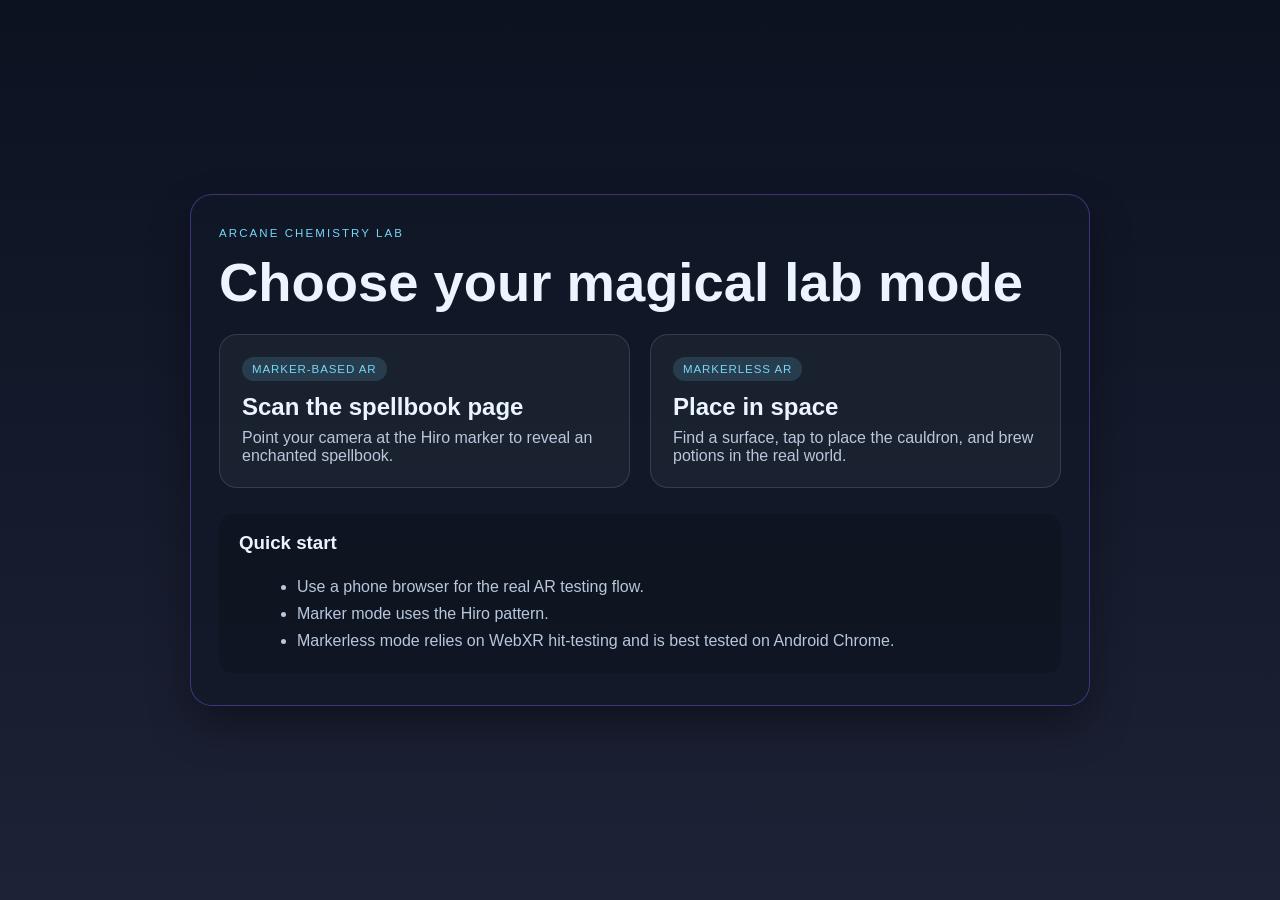
==== index.html @ 11532952 "Basic system implementation" ====
<!DOCTYPE html>
<html lang="en">
  <head>
    <meta charset="UTF-8" />
    <meta name="viewport" content="width=device-width, initial-scale=1.0" />
    <title>Arcane Chemistry</title>
    <link rel="stylesheet" href="css/style.css" />
  </head>
  <body class="landing-page">
    <main class="landing-shell">
      <header class="landing-header">
        <p class="eyebrow">Arcane Chemistry Lab</p>
        <h1>Choose your magical lab mode</h1>
      </header>

      <section class="mode-grid">
        <a class="mode-card" href="marker.html">
          <span class="mode-tag">Marker-based AR</span>
          <h2>Scan the spellbook page</h2>
          <p>Point your camera at the Hiro marker to reveal an enchanted spellbook.</p>
        </a>

        <a class="mode-card" href="markerless.html">
          <span class="mode-tag">Markerless AR</span>
          <h2>Place in space</h2>
          <p>Find a surface, tap to place the cauldron, and brew potions in the real world.</p>
        </a>
      </section>

      <section class="info-panel">
        <h3>Quick start</h3>
        <ul>
          <li>Use a phone browser for the real AR testing flow.</li>
          <li>Marker mode uses the Hiro pattern.</li>
          <li>Markerless mode relies on WebXR hit-testing and is best tested on Android Chrome.</li>
        </ul>
      </section>
    </main>
  </body>
</html>
---- css/style.css ----
:root {
  --bg-deep: #0b1220;
  --bg-mid: #1d2236;
  --panel: rgba(13, 19, 32, 0.7);
  --panel-strong: rgba(18, 24, 39, 0.8);
  --purple: #8b5cf6;
  --cyan: #77d5f8;
  --gold: #f4d35e;
  --text: #ebf4ff;
  --muted: #b8c7dc;
  --danger: #ff6b6b;
  --success: #7ef0c5;
}

* {
  box-sizing: border-box;
}

html, body {
  margin: 0;
  width: 100%;
  height: 100%;
  font-family: Arial, Helvetica, sans-serif;
  background: linear-gradient(180deg, var(--bg-deep), var(--bg-mid));
  color: var(--text);
}

body {
  overflow: hidden;
}

body.landing-page {
  display: grid;
  place-items: center;
  padding: 24px;
}

.landing-shell {
  width: min(900px, 100%);
  background: rgba(17, 24, 39, 0.75);
  border: 1px solid rgba(139, 92, 246, 0.4);
  border-radius: 22px;
  box-shadow: 0 20px 40px rgba(0, 0, 0, 0.35);
  padding: 32px 28px;
}

.eyebrow {
  margin: 0 0 12px;
  letter-spacing: 0.18em;
  text-transform: uppercase;
  font-size: 0.72rem;
  color: var(--cyan);
}

h1, h2, h3, p {
  margin-top: 0;
}

h1 {
  font-size: clamp(2rem, 5vw, 3.4rem);
  margin-bottom: 20px;
}

.mode-grid {
  display: grid;
  grid-template-columns: repeat(auto-fit, minmax(240px, 1fr));
  gap: 20px;
}

.mode-card {
  display: block;
  text-decoration: none;
  background: rgba(255, 255, 255, 0.04);
  border: 1px solid rgba(255, 255, 255, 0.12);
  border-radius: 18px;
  padding: 22px;
  color: var(--text);
  transition: transform 0.2s ease, border-color 0.2s ease;
}

.mode-card:hover {
  transform: translateY(-2px);
  border-color: rgba(119, 213, 248, 0.8);
}

.mode-tag {
  display: inline-block;
  margin-bottom: 12px;
  padding: 6px 10px;
  border-radius: 999px;
  background: rgba(119, 213, 248, 0.15);
  color: var(--cyan);
  font-size: 0.72rem;
  letter-spacing: 0.08em;
  text-transform: uppercase;
}

.mode-card h2 {
  margin-bottom: 8px;
}

.mode-card p {
  color: var(--muted);
  margin-bottom: 0;
}

.info-panel {
  margin-top: 26px;
  background: rgba(0, 0, 0, 0.18);
  border-radius: 14px;
  padding: 18px 20px;
}

.info-panel ul {
  color: var(--muted);
  margin: 14px 0 0 18px;
  line-height: 1.7;
}

.ar-page {
  position: relative;
  width: 100%;
  height: 100%;
  overflow: hidden;
}

#scene,
.a-scene {
  position: absolute !important;
  inset: 0;
  width: 100% !important;
  height: 100% !important;
}

.hud {
  position: absolute;
  top: 16px;
  left: 16px;
  z-index: 20;
  display: flex;
  align-items: flex-start;
  gap: 12px;
}

.hud-panel {
  background: var(--panel-strong);
  border: 1px solid rgba(255, 255, 255, 0.12);
  border-radius: 12px;
  padding: 10px 12px;
  display: flex;
  flex-direction: column;
  min-width: 180px;
  backdrop-filter: blur(8px);
}

.hud-panel.small {
  min-width: 210px;
}

.hud-panel strong {
  font-size: 0.78rem;
  letter-spacing: 0.08em;
  text-transform: uppercase;
  color: var(--gold);
}

.hud-panel span {
  font-size: 0.82rem;
  color: var(--text);
  margin-top: 3px;
  line-height: 1.4;
}

.ghost-button {
  border: 1px solid rgba(255, 255, 255, 0.2);
  background: rgba(0, 0, 0, 0.2);
  color: var(--text);
  border-radius: 12px;
  padding: 10px 14px;
  font-weight: 700;
  cursor: pointer;
}

.ingredient-ui {
  position: absolute;
  right: 16px;
  bottom: 16px;
  z-index: 20;
  width: min(360px, calc(100vw - 24px));
  padding: 14px;
  border-radius: 16px;
  border: 1px solid rgba(255, 255, 255, 0.12);
  background: rgba(12, 16, 24, 0.7);
  backdrop-filter: blur(8px);
}

.ingredient-header {
  font-size: 0.8rem;
  letter-spacing: 0.12em;
  text-transform: uppercase;
  color: var(--gold);
  margin-bottom: 12px;
}

.ingredient-grid {
  display: grid;
  grid-template-columns: repeat(2, minmax(110px, 1fr));
  gap: 10px;
}

.ingredient-btn {
  border: 1px solid rgba(255, 255, 255, 0.2);
  background: rgba(255, 255, 255, 0.04);
  color: var(--text);
  border-radius: 10px;
  padding: 12px 8px;
  font-weight: 600;
  cursor: pointer;
  transition: all 0.2s ease;
}

.ingredient-btn:hover,
.ingredient-btn.selected {
  border-color: rgba(119, 213, 248, 0.9);
  background: rgba(119, 213, 248, 0.15);
  transform: translateY(-1px);
}

.ingredient-btn:disabled {
  opacity: 0.45;
  cursor: not-allowed;
}

@media (max-width: 640px) {
  .landing-shell {
    padding: 24px 16px;
  }

  .hud {
    top: 10px;
    left: 10px;
    right: 10px;
    justify-content: space-between;
  }

  .hud-panel {
    min-width: 0;
    flex: 1;
  }

  .ingredient-ui {
    left: 10px;
    right: 10px;
    bottom: 10px;
    width: auto;
  }
}
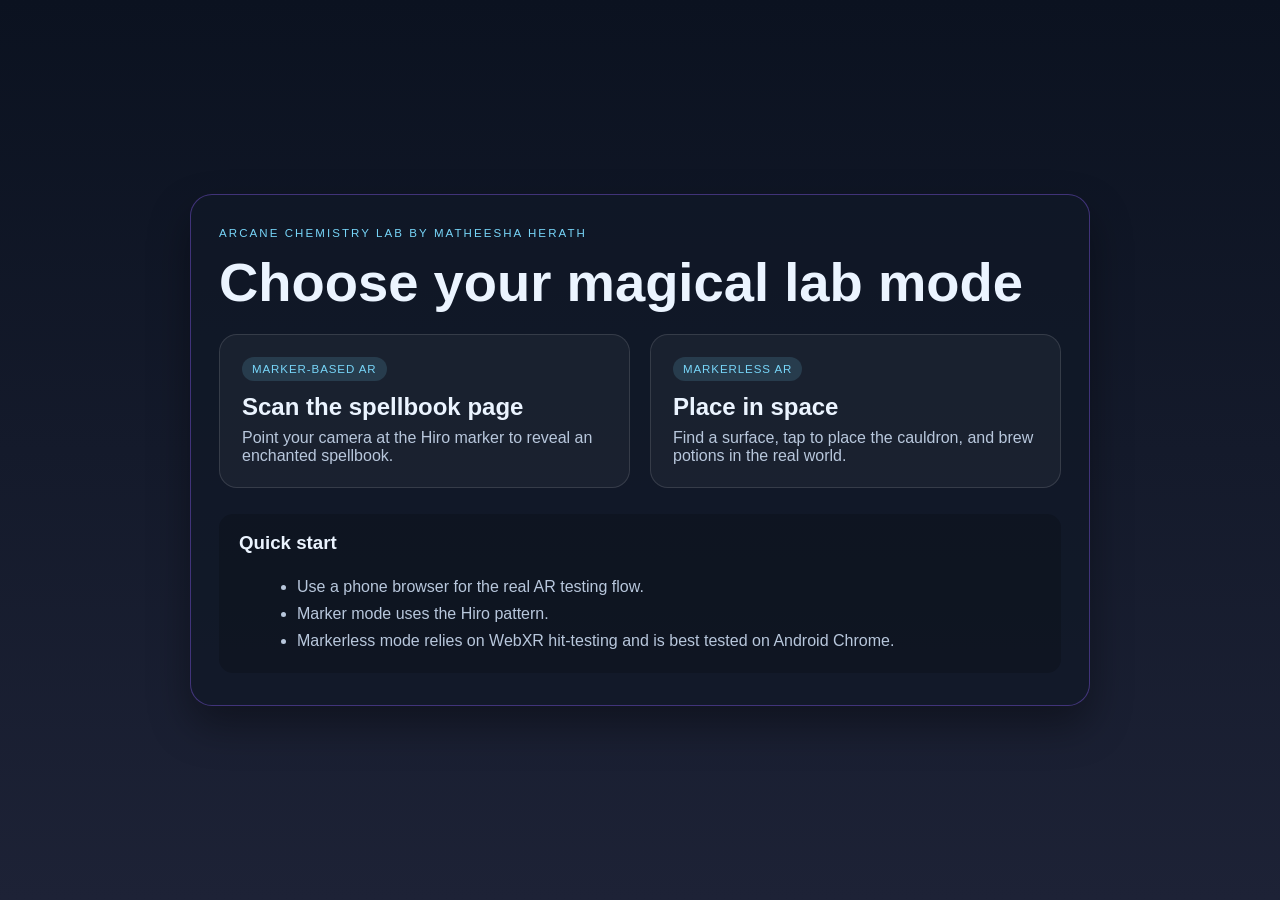
==== commit df302ff3: "Title change" ====
--- a/index.html
+++ b/index.html
@@ -9,7 +9,7 @@
   <body class="landing-page">
     <main class="landing-shell">
       <header class="landing-header">
-        <p class="eyebrow">Arcane Chemistry Lab</p>
+        <p class="eyebrow">Arcane Chemistry Lab by Matheesha Herath</p>
         <h1>Choose your magical lab mode</h1>
       </header>
 
--- a/css/style.css
+++ b/css/style.css
@@ -130,13 +130,14 @@
   inset: 0;
   width: 100% !important;
   height: 100% !important;
+  z-index: 1;
 }
 
 .hud {
   position: absolute;
   top: 16px;
   left: 16px;
-  z-index: 20;
+  z-index: 50;
   display: flex;
   align-items: flex-start;
   gap: 12px;
@@ -179,6 +180,8 @@
   padding: 10px 14px;
   font-weight: 700;
   cursor: pointer;
+  position: relative;
+  z-index: 60;
 }
 
 .ingredient-ui {
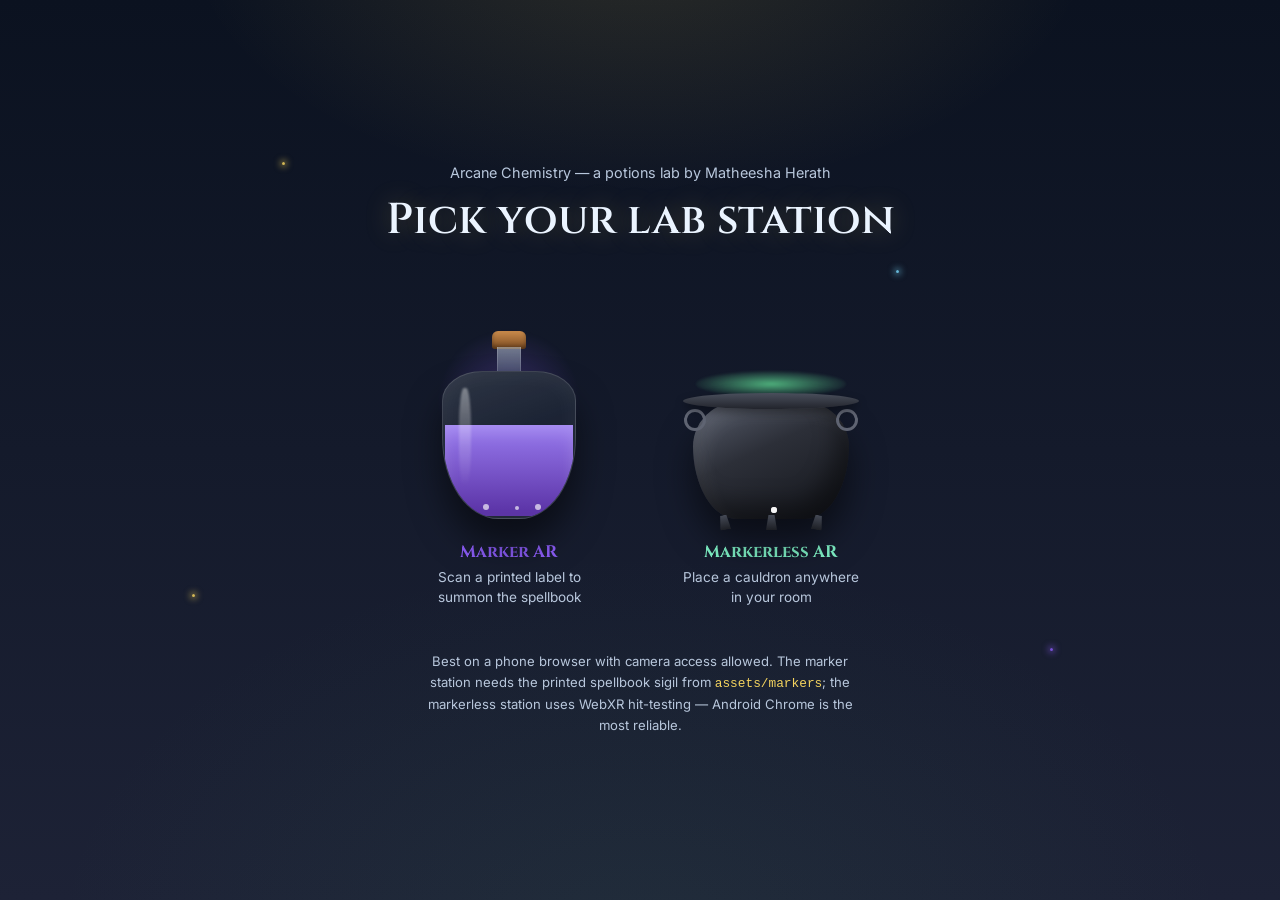
==== commit acff461c: "home page enhancement" ====
--- a/index.html
+++ b/index.html
@@ -3,38 +3,71 @@
   <head>
     <meta charset="UTF-8" />
     <meta name="viewport" content="width=device-width, initial-scale=1.0" />
-    <title>Arcane Chemistry</title>
+    <meta name="theme-color" content="#0b1220" />
+    <title>Arcane Chemistry — Potions Lab</title>
+    <link rel="preconnect" href="https://fonts.googleapis.com" />
+    <link rel="preconnect" href="https://fonts.gstatic.com" crossorigin />
+    <link
+      href="https://fonts.googleapis.com/css2?family=Cinzel:wght@500;600;700&family=Inter:wght@400;500;600&display=swap"
+      rel="stylesheet"
+    />
     <link rel="stylesheet" href="css/style.css" />
   </head>
   <body class="landing-page">
-    <main class="landing-shell">
-      <header class="landing-header">
-        <p class="eyebrow">Arcane Chemistry Lab by Matheesha Herath</p>
-        <h1>Choose your magical lab mode</h1>
-      </header>
+    <div class="dust" aria-hidden="true">
+      <span></span>
+      <span></span>
+      <span></span>
+      <span></span>
+    </div>
 
-      <section class="mode-grid">
-        <a class="mode-card" href="marker.html">
-          <span class="mode-tag">Marker-based AR</span>
-          <h2>Scan the spellbook page</h2>
-          <p>Point your camera at the Hiro marker to reveal an enchanted spellbook.</p>
+    <main class="workbench">
+      <p class="bench-tagline">Arcane Chemistry — a potions lab by Matheesha Herath</p>
+      <h1 class="bench-title">Pick your lab station</h1>
+
+      <div class="vessels">
+        <a class="vessel vessel--bottle" href="marker.html">
+          <span class="vessel-glow" aria-hidden="true"></span>
+          <span class="bottle-cork" aria-hidden="true"></span>
+          <span class="bottle-neck" aria-hidden="true"></span>
+          <span class="bottle-body" aria-hidden="true">
+            <span class="bottle-liquid">
+              <span class="bubble"></span>
+              <span class="bubble"></span>
+              <span class="bubble"></span>
+            </span>
+          </span>
+          <span class="vessel-tag">
+            <strong>Marker AR</strong>
+            Scan a printed label to summon the spellbook
+          </span>
         </a>
 
-        <a class="mode-card" href="markerless.html">
-          <span class="mode-tag">Markerless AR</span>
-          <h2>Place in space</h2>
-          <p>Find a surface, tap to place the cauldron, and brew potions in the real world.</p>
+        <a class="vessel vessel--cauldron" href="markerless.html">
+          <span class="steam" aria-hidden="true"></span>
+          <span class="steam" aria-hidden="true"></span>
+          <span class="cauldron-glow" aria-hidden="true"></span>
+          <span class="cauldron-rim" aria-hidden="true"></span>
+          <span class="cauldron-body" aria-hidden="true">
+            <span class="cauldron-leg cauldron-leg--left"></span>
+            <span class="cauldron-leg cauldron-leg--center"></span>
+            <span class="cauldron-leg cauldron-leg--right"></span>
+            <span class="bubble"></span>
+            <span class="bubble"></span>
+            <span class="bubble"></span>
+          </span>
+          <span class="vessel-tag">
+            <strong>Markerless AR</strong>
+            Place a cauldron anywhere in your room
+          </span>
         </a>
-      </section>
+      </div>
 
-      <section class="info-panel">
-        <h3>Quick start</h3>
-        <ul>
-          <li>Use a phone browser for the real AR testing flow.</li>
-          <li>Marker mode uses the Hiro pattern.</li>
-          <li>Markerless mode relies on WebXR hit-testing and is best tested on Android Chrome.</li>
-        </ul>
-      </section>
+      <p class="bench-note">
+        Best on a phone browser with camera access allowed. The marker station needs the printed spellbook sigil
+        from <code>assets/markers</code>; the markerless station uses WebXR hit-testing — Android Chrome is the
+        most reliable.
+      </p>
     </main>
   </body>
-</html>
+</html>
--- a/css/style.css
+++ b/css/style.css
@@ -16,6 +16,10 @@
   box-sizing: border-box;
 }
 
+h1, h2, h3, p {
+  margin-top: 0;
+}
+
 html, body {
   margin: 0;
   width: 100%;
@@ -32,89 +36,358 @@
 body.landing-page {
   display: grid;
   place-items: center;
-  padding: 24px;
-}
-
-.landing-shell {
-  width: min(900px, 100%);
-  background: rgba(17, 24, 39, 0.75);
-  border: 1px solid rgba(139, 92, 246, 0.4);
-  border-radius: 22px;
-  box-shadow: 0 20px 40px rgba(0, 0, 0, 0.35);
-  padding: 32px 28px;
-}
-
-.eyebrow {
-  margin: 0 0 12px;
-  letter-spacing: 0.18em;
-  text-transform: uppercase;
-  font-size: 0.72rem;
-  color: var(--cyan);
-}
-
-h1, h2, h3, p {
-  margin-top: 0;
-}
-
-h1 {
-  font-size: clamp(2rem, 5vw, 3.4rem);
-  margin-bottom: 20px;
-}
-
-.mode-grid {
-  display: grid;
-  grid-template-columns: repeat(auto-fit, minmax(240px, 1fr));
-  gap: 20px;
-}
-
-.mode-card {
+  padding: 56px 20px;
+  min-height: 100%;
+  overflow-y: auto;
+  position: relative;
+  background:
+    radial-gradient(ellipse 760px 440px at 50% -8%, rgba(244, 211, 94, 0.14), transparent 60%),
+    radial-gradient(ellipse 900px 600px at 50% 105%, rgba(60, 122, 92, 0.12), transparent 65%),
+    linear-gradient(180deg, var(--bg-deep), var(--bg-mid));
+}
+
+.workbench {
+  position: relative;
+  z-index: 1;
+  width: min(720px, 100%);
+  text-align: center;
+}
+
+.bench-tagline {
+  font-family: 'Inter', Arial, sans-serif;
+  font-size: 0.9rem;
+  color: var(--muted);
+  margin-bottom: 10px;
+}
+
+.bench-title {
+  font-family: 'Cinzel', serif;
+  font-weight: 600;
+  font-size: clamp(1.9rem, 4.6vw, 2.7rem);
+  color: var(--text);
+  text-shadow: 0 0 26px rgba(244, 211, 94, 0.25);
+  margin-bottom: 48px;
+}
+
+.vessels {
+  display: flex;
+  justify-content: center;
+  align-items: flex-end;
+  gap: clamp(28px, 6vw, 72px);
+  flex-wrap: wrap;
+  margin-bottom: 44px;
+}
+
+.vessel {
+  display: flex;
+  flex-direction: column;
+  align-items: center;
+  width: 190px;
+  text-decoration: none;
+  color: inherit;
+  position: relative;
+  padding-top: 34px;
+  transition: transform 0.25s ease;
+}
+
+.vessel:hover,
+.vessel:focus-visible {
+  transform: translateY(-6px);
+}
+
+.vessel:focus-visible {
+  outline: 2px solid var(--cyan);
+  outline-offset: 8px;
+  border-radius: 12px;
+}
+
+/* --- bottle (marker mode) --- */
+
+.vessel--bottle .vessel-glow {
+  position: absolute;
+  top: 30px;
+  left: 50%;
+  width: 150px;
+  height: 150px;
+  margin-left: -75px;
+  border-radius: 50%;
+  background: radial-gradient(circle, rgba(139, 92, 246, 0.32), transparent 68%);
+  filter: blur(2px);
+  z-index: -1;
+  transition: background 0.25s ease;
+}
+
+.vessel--bottle:hover .vessel-glow,
+.vessel--bottle:focus-visible .vessel-glow {
+  background: radial-gradient(circle, rgba(139, 92, 246, 0.55), transparent 68%);
+}
+
+.bottle-cork {
   display: block;
-  text-decoration: none;
-  background: rgba(255, 255, 255, 0.04);
-  border: 1px solid rgba(255, 255, 255, 0.12);
-  border-radius: 18px;
-  padding: 22px;
-  color: var(--text);
-  transition: transform 0.2s ease, border-color 0.2s ease;
-}
-
-.mode-card:hover {
-  transform: translateY(-2px);
-  border-color: rgba(119, 213, 248, 0.8);
-}
-
-.mode-tag {
-  display: inline-block;
-  margin-bottom: 12px;
-  padding: 6px 10px;
-  border-radius: 999px;
-  background: rgba(119, 213, 248, 0.15);
-  color: var(--cyan);
-  font-size: 0.72rem;
-  letter-spacing: 0.08em;
-  text-transform: uppercase;
-}
-
-.mode-card h2 {
-  margin-bottom: 8px;
-}
-
-.mode-card p {
+  width: 34px;
+  height: 18px;
+  margin: 0 auto -2px;
+  background: linear-gradient(180deg, #c98b4c, #7a4a20);
+  border-radius: 6px 6px 3px 3px;
+  box-shadow: inset 0 -3px 4px rgba(0, 0, 0, 0.3);
+}
+
+.bottle-neck {
+  display: block;
+  width: 24px;
+  height: 26px;
+  margin: 0 auto;
+  background: linear-gradient(180deg, rgba(203, 216, 230, 0.5), rgba(140, 160, 185, 0.32));
+  border: 1px solid rgba(255, 255, 255, 0.16);
+  border-top: none;
+}
+
+.bottle-body {
+  display: block;
+  width: 134px;
+  height: 148px;
+  margin-top: -2px;
+  border-radius: 30% 30% 42% 42% / 20% 20% 55% 55%;
+  background: linear-gradient(160deg, rgba(255, 255, 255, 0.1), rgba(255, 255, 255, 0.02) 45%), #171f30;
+  border: 1px solid rgba(255, 255, 255, 0.15);
+  position: relative;
+  overflow: hidden;
+  box-shadow: 0 24px 34px rgba(0, 0, 0, 0.5), inset 0 0 26px rgba(255, 255, 255, 0.05);
+}
+
+.bottle-body::after {
+  content: '';
+  position: absolute;
+  top: 16px;
+  left: 16px;
+  width: 12px;
+  height: 68%;
+  background: linear-gradient(180deg, rgba(255, 255, 255, 0.4), transparent);
+  border-radius: 40%;
+  filter: blur(1px);
+}
+
+.bottle-liquid {
+  position: absolute;
+  left: 2px;
+  right: 2px;
+  bottom: 2px;
+  height: 62%;
+  border-radius: 0 0 26px 26px;
+  background: linear-gradient(180deg, rgba(163, 130, 255, 0.92), rgba(91, 49, 168, 0.96));
+  box-shadow: inset 0 8px 16px rgba(255, 255, 255, 0.16);
+  overflow: hidden;
+}
+
+/* --- cauldron (markerless mode) --- */
+
+.vessel--cauldron {
+  padding-top: 50px;
+}
+
+.steam {
+  position: absolute;
+  bottom: 78px;
+  width: 10px;
+  height: 34px;
+  background: linear-gradient(180deg, rgba(255, 255, 255, 0.4), transparent);
+  border-radius: 50%;
+  filter: blur(2px);
+  opacity: 0;
+  animation: steam-rise 4s ease-in infinite;
+}
+
+.steam:nth-child(1) { left: 62px; animation-delay: 0s; }
+.steam:nth-child(2) { left: 106px; animation-delay: 1.8s; }
+
+.cauldron-glow {
+  position: absolute;
+  top: 34px;
+  left: 50%;
+  width: 150px;
+  height: 26px;
+  margin-left: -75px;
+  border-radius: 50%;
+  background: radial-gradient(ellipse at center, rgba(89, 201, 138, 0.85), rgba(89, 201, 138, 0.05) 72%);
+  filter: blur(1px);
+  transition: background 0.25s ease;
+}
+
+.vessel--cauldron:hover .cauldron-glow,
+.vessel--cauldron:focus-visible .cauldron-glow {
+  background: radial-gradient(ellipse at center, rgba(89, 201, 138, 1), rgba(89, 201, 138, 0.1) 72%);
+}
+
+.cauldron-rim {
+  display: block;
+  width: 176px;
+  height: 16px;
+  margin: 6px auto 0;
+  border-radius: 50%;
+  background: linear-gradient(180deg, #4a4f5c, #22242c);
+  box-shadow: 0 4px 10px rgba(0, 0, 0, 0.4);
+  position: relative;
+  z-index: 2;
+}
+
+.cauldron-body {
+  display: block;
+  width: 156px;
+  height: 118px;
+  margin: -8px auto 0;
+  border-radius: 50% 50% 46% 46% / 62% 62% 100% 100%;
+  background: linear-gradient(155deg, #5a606f 0%, #2c2f38 42%, #14161c 100%);
+  box-shadow:
+    0 22px 34px rgba(0, 0, 0, 0.5),
+    inset -12px -16px 22px rgba(0, 0, 0, 0.4),
+    inset 10px 12px 18px rgba(255, 255, 255, 0.07);
+  position: relative;
+}
+
+.cauldron-body::before,
+.cauldron-body::after {
+  content: '';
+  position: absolute;
+  top: 8px;
+  width: 16px;
+  height: 16px;
+  border: 3px solid #5f6472;
+  border-radius: 50%;
+}
+
+.cauldron-body::before { left: -9px; }
+.cauldron-body::after { right: -9px; }
+
+.cauldron-leg {
+  position: absolute;
+  bottom: -11px;
+  width: 11px;
+  height: 15px;
+  background: linear-gradient(180deg, #454a56, #1c1e24);
+  clip-path: polygon(22% 0%, 78% 0%, 100% 100%, 0% 100%);
+}
+
+.cauldron-leg--left { left: 26px; transform: rotate(-10deg); }
+.cauldron-leg--center { left: 50%; margin-left: -5px; }
+.cauldron-leg--right { right: 26px; transform: rotate(10deg); }
+
+/* --- shared bubbles --- */
+
+.bubble {
+  position: absolute;
+  bottom: 6px;
+  width: 6px;
+  height: 6px;
+  border-radius: 50%;
+  background: rgba(255, 255, 255, 0.65);
+  animation: bubble-rise 3s ease-in infinite;
+}
+
+.bottle-liquid .bubble:nth-child(1) { left: 30%; animation-delay: 0s; }
+.bottle-liquid .bubble:nth-child(2) { left: 55%; width: 4px; height: 4px; animation-delay: 1s; }
+.bottle-liquid .bubble:nth-child(3) { left: 70%; animation-delay: 2s; }
+
+.cauldron-body .bubble:nth-child(1) { left: 34%; animation-delay: 0.4s; }
+.cauldron-body .bubble:nth-child(2) { left: 52%; width: 4px; height: 4px; animation-delay: 1.6s; }
+.cauldron-body .bubble:nth-child(3) { left: 68%; animation-delay: 2.6s; }
+
+@keyframes bubble-rise {
+  0% { transform: translateY(0) scale(0.6); opacity: 0; }
+  15% { opacity: 0.9; }
+  100% { transform: translateY(-70px) scale(1); opacity: 0; }
+}
+
+@keyframes steam-rise {
+  0% { transform: translateY(0) scale(0.8); opacity: 0; }
+  20% { opacity: 0.5; }
+  100% { transform: translateY(-64px) scale(1.3); opacity: 0; }
+}
+
+/* --- labels --- */
+
+.vessel-tag {
+  margin-top: 22px;
+  font-family: 'Inter', Arial, sans-serif;
+  font-size: 0.85rem;
   color: var(--muted);
-  margin-bottom: 0;
-}
-
-.info-panel {
-  margin-top: 26px;
-  background: rgba(0, 0, 0, 0.18);
-  border-radius: 14px;
-  padding: 18px 20px;
-}
-
-.info-panel ul {
+  line-height: 1.4;
+  max-width: 190px;
+}
+
+.vessel-tag strong {
+  display: block;
+  font-family: 'Cinzel', serif;
+  font-size: 1.05rem;
+  margin-bottom: 4px;
+}
+
+.vessel--bottle .vessel-tag strong { color: var(--purple); }
+.vessel--cauldron .vessel-tag strong { color: var(--success); }
+
+.bench-note {
+  font-family: 'Inter', Arial, sans-serif;
+  font-size: 0.82rem;
   color: var(--muted);
-  margin: 14px 0 0 18px;
-  line-height: 1.7;
+  line-height: 1.6;
+  max-width: 56ch;
+  margin: 0 auto;
+}
+
+.bench-note code {
+  font-family: 'Courier New', monospace;
+  color: var(--gold);
+  font-size: 0.8rem;
+}
+
+@media (prefers-reduced-motion: reduce) {
+  .bubble,
+  .steam {
+    animation: none;
+    opacity: 0.3;
+  }
+}
+
+.dust {
+  position: fixed;
+  inset: 0;
+  z-index: 0;
+  overflow: hidden;
+  pointer-events: none;
+}
+
+.dust span {
+  position: absolute;
+  width: 3px;
+  height: 3px;
+  border-radius: 50%;
+  background: rgba(244, 211, 94, 0.85);
+  box-shadow: 0 0 6px 2px rgba(244, 211, 94, 0.5);
+  animation: twinkle 3.6s ease-in-out infinite;
+}
+
+.dust span:nth-child(1) { top: 18%; left: 22%; animation-delay: 0s; }
+.dust span:nth-child(2) {
+  top: 30%; left: 70%; animation-delay: 0.9s;
+  background: rgba(119, 213, 248, 0.85);
+  box-shadow: 0 0 6px 2px rgba(119, 213, 248, 0.5);
+}
+.dust span:nth-child(3) { top: 66%; left: 15%; animation-delay: 1.8s; }
+.dust span:nth-child(4) {
+  top: 72%; left: 82%; animation-delay: 2.5s;
+  background: rgba(139, 92, 246, 0.85);
+  box-shadow: 0 0 6px 2px rgba(139, 92, 246, 0.5);
+}
+
+@keyframes twinkle {
+  0%, 100% { opacity: 0.15; transform: scale(0.8); }
+  50% { opacity: 0.9; transform: scale(1.15); }
+}
+
+@media (prefers-reduced-motion: reduce) {
+  .dust span {
+    animation: none;
+    opacity: 0.3;
+  }
 }
 
 .ar-page {
@@ -122,6 +395,35 @@
   width: 100%;
   height: 100%;
   overflow: hidden;
+}
+
+#camera-fallback {
+  display: none;
+  position: absolute;
+  inset: 0;
+  width: 100%;
+  height: 100%;
+  object-fit: cover;
+  z-index: 0;
+  background: #111827;
+}
+
+.ar-page > canvas {
+  position: absolute;
+  inset: 0;
+  z-index: 1;
+}
+
+.ar-button {
+  position: fixed !important;
+  left: 16px !important;
+  right: auto !important;
+  bottom: 16px !important;
+  z-index: 80 !important;
+}
+
+.ar-page > button {
+  z-index: 70 !important;
 }
 
 #scene,
@@ -130,14 +432,13 @@
   inset: 0;
   width: 100% !important;
   height: 100% !important;
-  z-index: 1;
 }
 
 .hud {
   position: absolute;
   top: 16px;
   left: 16px;
-  z-index: 50;
+  z-index: 20;
   display: flex;
   align-items: flex-start;
   gap: 12px;
@@ -180,8 +481,6 @@
   padding: 10px 14px;
   font-weight: 700;
   cursor: pointer;
-  position: relative;
-  z-index: 60;
 }
 
 .ingredient-ui {
@@ -205,6 +504,90 @@
   margin-bottom: 12px;
 }
 
+.panel-heading,
+.log-heading-actions {
+  display: flex;
+  align-items: center;
+  justify-content: space-between;
+  gap: 10px;
+}
+
+.panel-heading .ingredient-header {
+  margin-bottom: 0;
+}
+
+.collapse-button {
+  width: 28px;
+  height: 28px;
+  flex: 0 0 28px;
+  border: 1px solid rgba(244, 211, 94, 0.6);
+  border-radius: 8px;
+  background: rgba(244, 211, 94, 0.08);
+  color: var(--gold);
+  font-size: 1.1rem;
+  line-height: 1;
+  cursor: pointer;
+}
+
+.ingredient-ui.is-collapsed,
+.potion-log.is-collapsed {
+  width: auto;
+  min-width: 210px;
+  padding: 10px 12px;
+}
+
+.ingredient-ui.is-collapsed .panel-heading,
+.potion-log.is-collapsed .log-heading {
+  margin: 0;
+}
+
+.ingredient-ui.is-collapsed #ingredients-content,
+.potion-log.is-collapsed #results-content {
+  display: none;
+}
+
+.ingredient-help {
+  color: var(--muted);
+  font-size: 0.78rem;
+  line-height: 1.35;
+  margin: -4px 0 12px;
+}
+
+.brew-progress {
+  margin: 0 0 12px;
+}
+
+.brew-progress-label {
+  display: flex;
+  justify-content: space-between;
+  margin-bottom: 6px;
+  color: var(--gold);
+  font-size: 0.7rem;
+  letter-spacing: 0.05em;
+  text-transform: uppercase;
+}
+
+.brew-progress-label strong {
+  color: var(--success);
+}
+
+.brew-progress-track {
+  height: 8px;
+  overflow: hidden;
+  border: 1px solid rgba(244, 211, 94, 0.35);
+  border-radius: 999px;
+  background: rgba(255, 255, 255, 0.1);
+}
+
+.brew-progress-fill {
+  width: 0;
+  height: 100%;
+  border-radius: inherit;
+  background: linear-gradient(90deg, var(--cyan), var(--gold), var(--success));
+  box-shadow: 0 0 12px rgba(126, 240, 197, 0.8);
+  transition: width 0.12s linear;
+}
+
 .ingredient-grid {
   display: grid;
   grid-template-columns: repeat(2, minmax(110px, 1fr));
@@ -234,9 +617,100 @@
   cursor: not-allowed;
 }
 
+.brew-actions {
+  display: flex;
+  align-items: center;
+  justify-content: space-between;
+  gap: 10px;
+  margin-top: 12px;
+  color: var(--muted);
+  font-size: 0.72rem;
+}
+
+.secondary-button {
+  border: 1px solid rgba(244, 211, 94, 0.6);
+  background: rgba(244, 211, 94, 0.08);
+  color: var(--gold);
+  border-radius: 9px;
+  padding: 8px 10px;
+  cursor: pointer;
+}
+
+.secondary-button:disabled {
+  opacity: 0.4;
+  cursor: not-allowed;
+}
+
+.potion-log {
+  position: absolute;
+  top: 92px;
+  right: 16px;
+  z-index: 50;
+  width: min(320px, calc(100vw - 32px));
+  padding: 14px;
+  border: 1px solid rgba(255, 255, 255, 0.14);
+  border-radius: 14px;
+  background: rgba(12, 16, 24, 0.76);
+  backdrop-filter: blur(8px);
+}
+
+.log-heading {
+  display: flex;
+  justify-content: space-between;
+  gap: 8px;
+  color: var(--gold);
+  font-size: 0.72rem;
+  letter-spacing: 0.06em;
+  text-transform: uppercase;
+}
+
+.log-heading span:last-child {
+  color: var(--success);
+  text-align: right;
+  font-size: 0.62rem;
+}
+
+.reaction-result {
+  margin-top: 10px;
+  color: var(--text);
+  font-size: 0.8rem;
+  line-height: 1.45;
+}
+
+.reaction-history {
+  margin-top: 10px;
+  border-top: 1px solid rgba(255, 255, 255, 0.1);
+  padding-top: 8px;
+  color: var(--muted);
+  font-size: 0.68rem;
+  line-height: 1.45;
+}
+
+.history-entry + .history-entry {
+  margin-top: 5px;
+}
+
 @media (max-width: 640px) {
-  .landing-shell {
-    padding: 24px 16px;
+  .vessels {
+    gap: 40px;
+  }
+
+  .vessel {
+    width: 160px;
+  }
+
+  .bottle-body {
+    width: 112px;
+    height: 128px;
+  }
+
+  .cauldron-rim {
+    width: 150px;
+  }
+
+  .cauldron-body {
+    width: 134px;
+    height: 90px;
   }
 
   .hud {
@@ -257,4 +731,17 @@
     bottom: 10px;
     width: auto;
   }
-}
+
+  .ar-button {
+    top: 50%;
+    bottom: auto !important;
+    transform: translateY(-50%);
+  }
+
+  .potion-log {
+    top: 78px;
+    right: 10px;
+    left: 10px;
+    width: auto;
+  }
+}
